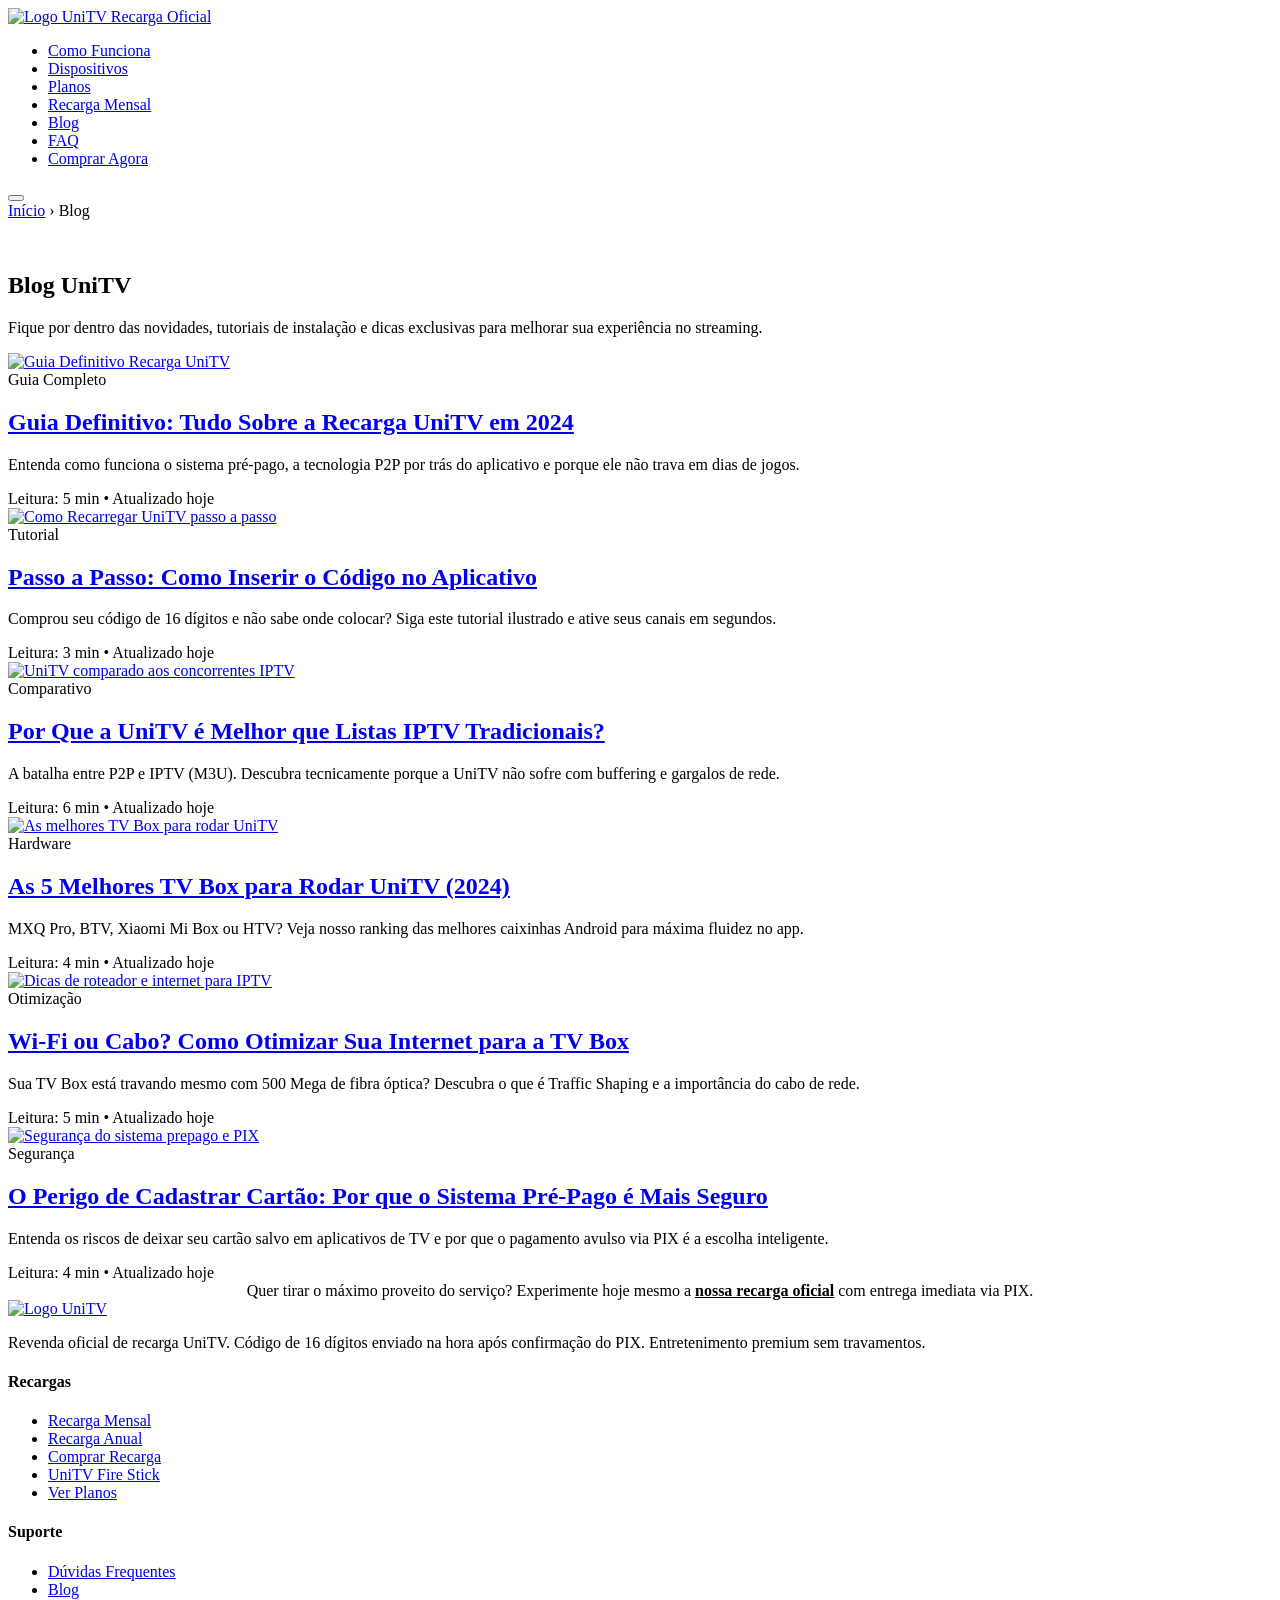
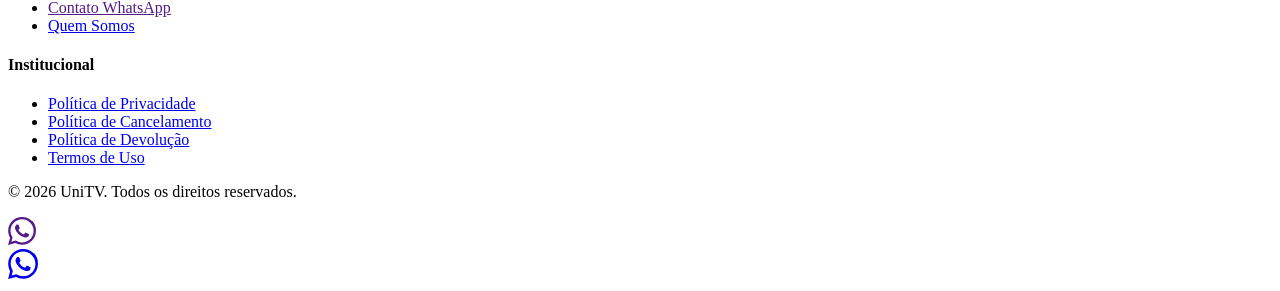
==== blog.html @ 9852613e "Add files via upload" ====
<!DOCTYPE html>
<html lang="pt-BR">

<meta http-equiv="content-type" content="text/html;charset=UTF-8" /><!-- /Added by HTTrack -->
<head>
    <meta charset="UTF-8">
    <meta name="viewport" content="width=device-width, initial-scale=1.0">
    <title>Blog | Tudo sobre Recarga UniTV, Dicas e Tutoriais</title>
    <meta name="description" content="Acompanhe as últimas novidades, tutoriais e dicas de como tirar o máximo proveito da sua recarga UniTV, dicas de TV Box e Fire Stick.">
    <meta name="robots" content="index, follow, max-image-preview:large, max-snippet:-1, max-video-preview:-1">
    <meta name="author" content=" UniTV">
    <link rel="canonical" href="index.html">
    
    <!-- Open Graph -->
    <meta property="og:title" content="Blog | Tudo sobre Recarga UniTV, Dicas e Tutoriais">
    <meta property="og:description" content="Acompanhe as últimas novidades, tutoriais e dicas de como tirar o máximo proveito da sua recarga UniTV, dicas de TV Box e Fire Stick.">
    <meta property="og:url" content="index.html">
    <meta property="og:image" content="https://eppivioleta.com/assets/img/og-image.webp">
    <meta property="og:type" content="website">
    <meta property="og:site_name" content=" UniTV">
    <meta property="og:locale" content="pt_BR">


    <!-- Favicons -->
    <link rel="icon" href="favicon.ico" sizes="any">
    <link rel="icon" type="image/png" sizes="48x48" href="assets/img/favicon-48x48.png">
    <link rel="icon" type="image/png" sizes="32x32" href="assets/img/favicon-32x32.png">
    <link rel="icon" type="image/png" sizes="16x16" href="assets/img/favicon-16x16.png">
    <link rel="apple-touch-icon" sizes="180x180" href="assets/img/apple-touch-icon.png">
    
    <!-- Google Fonts -->
    <link rel="preconnect" href="https://fonts.googleapis.com/">
    <link rel="preconnect" href="https://fonts.gstatic.com/" crossorigin>
    <link href="https://fonts.googleapis.com/css2?family=Inter:wght@300;400;500;600;700;800;900&amp;family=Outfit:wght@400;500;600;700;800&amp;display=swap" rel="stylesheet">

    <!-- CSS -->
    <link rel="stylesheet" href="assets/css/style.css">
</head>
<body>
    <header class="header">
        <nav class="nav container">
            <div class="nav-brand">
                <a href="index.html" aria-label="Página Inicial  UniTV">
                    <img src="assets/img/logo.webp" alt="Logo UniTV Recarga Oficial" title=" UniTV" class="nav-logo" width="140" height="40">
                </a>
            </div>
            <ul class="nav-menu" id="nav-menu">
                <li><a href="index.html#como-funciona" class="nav-link">Como Funciona</a></li>
                <li><a href="index.html#dispositivos" class="nav-link">Dispositivos</a></li>
                <li><a href="index.html#planos" class="nav-link">Planos</a></li>
                <li><a href="recarga-unitv-mensal.html" class="nav-link">Recarga Mensal</a></li>
                <li><a href="blog.html" class="nav-link">Blog</a></li>
                <li><a href="index.html#faq" class="nav-link">FAQ</a></li>
                <li><a href="javascript:void(0)" onclick="chamarNoZap()" class="nav-link nav-cta">Comprar Agora</a></li>
            </ul>
            <button class="nav-toggle" aria-label="Abrir menu" onclick="toggleMenu()">
                <span></span>
                <span></span>
                <span></span>
            </button>
        </nav>
    </header>
<main class="main-content">
    <div class="container">
        <!-- Breadcrumb -->
        <div class="breadcrumb">
            <nav class="breadcrumb-nav">
                <a href="index.html">Início</a>
                <span class="breadcrumb-separator">›</span>
                <span class="breadcrumb-current">Blog</span>
            </nav>
        </div>

        <section class="section-padding" style="padding-top: 2rem;">
            <header class="section-header">
                <h1 class="section-title">Blog <span class="text-gradient">UniTV</span></h1>
                <p class="section-desc">Fique por dentro das novidades, tutoriais de instalação e dicas exclusivas para melhorar sua experiência no streaming.</p>
            </header>
            
            <div class="blog-grid">
                <!-- Post 1 -->
                <article class="blog-card fade-in-up">
                    <a href="blog/guia-definitivo-recarga-unitv.html"><img src="assets/img/blog/guia-definitivo.jpg" alt="Guia Definitivo Recarga UniTV"></a>
                    <div class="blog-card-body">
                        <div class="blog-card-tag">Guia Completo</div>
                        <h2 class="blog-card-title"><a href="blog/guia-definitivo-recarga-unitv.html">Guia Definitivo: Tudo Sobre a Recarga UniTV em 2024</a></h2>
                        <p class="blog-card-excerpt">Entenda como funciona o sistema pré-pago, a tecnologia P2P por trás do aplicativo e porque ele não trava em dias de jogos.</p>
                        <div class="blog-card-meta">Leitura: 5 min • Atualizado hoje</div>
                    </div>
                </article>

                <!-- Post 2 -->
                <article class="blog-card fade-in-up">
                    <a href="blog/como-recarregar-unitv.html"><img src="assets/img/blog/como-recarregar.jpg" alt="Como Recarregar UniTV passo a passo"></a>
                    <div class="blog-card-body">
                        <div class="blog-card-tag">Tutorial</div>
                        <h2 class="blog-card-title"><a href="blog/como-recarregar-unitv.html">Passo a Passo: Como Inserir o Código no Aplicativo</a></h2>
                        <p class="blog-card-excerpt">Comprou seu código de 16 dígitos e não sabe onde colocar? Siga este tutorial ilustrado e ative seus canais em segundos.</p>
                        <div class="blog-card-meta">Leitura: 3 min • Atualizado hoje</div>
                    </div>
                </article>

                <!-- Post 3 -->
                <article class="blog-card fade-in-up">
                    <a href="blog/unitv-vs-concorrentes.html"><img src="assets/img/blog/unitv-vs-concorrentes.jpg" alt="UniTV comparado aos concorrentes IPTV"></a>
                    <div class="blog-card-body">
                        <div class="blog-card-tag">Comparativo</div>
                        <h2 class="blog-card-title"><a href="blog/unitv-vs-concorrentes.html">Por Que a UniTV é Melhor que Listas IPTV Tradicionais?</a></h2>
                        <p class="blog-card-excerpt">A batalha entre P2P e IPTV (M3U). Descubra tecnicamente porque a UniTV não sofre com buffering e gargalos de rede.</p>
                        <div class="blog-card-meta">Leitura: 6 min • Atualizado hoje</div>
                    </div>
                </article>

                <!-- Post 4 -->
                <article class="blog-card fade-in-up">
                    <a href="blog/melhores-tv-box-unitv.html"><img src="assets/img/blog/melhores-tv-box.jpg" alt="As melhores TV Box para rodar UniTV"></a>
                    <div class="blog-card-body">
                        <div class="blog-card-tag">Hardware</div>
                        <h2 class="blog-card-title"><a href="blog/melhores-tv-box-unitv.html">As 5 Melhores TV Box para Rodar UniTV (2024)</a></h2>
                        <p class="blog-card-excerpt">MXQ Pro, BTV, Xiaomi Mi Box ou HTV? Veja nosso ranking das melhores caixinhas Android para máxima fluidez no app.</p>
                        <div class="blog-card-meta">Leitura: 4 min • Atualizado hoje</div>
                    </div>
                </article>

                <!-- Post 5 -->
                <article class="blog-card fade-in-up">
                    <a href="blog/dicas-internet-unitv-sem-travar.html"><img src="assets/img/blog/dicas-internet.jpg" alt="Dicas de roteador e internet para IPTV"></a>
                    <div class="blog-card-body">
                        <div class="blog-card-tag">Otimização</div>
                        <h2 class="blog-card-title"><a href="blog/dicas-internet-unitv-sem-travar.html">Wi-Fi ou Cabo? Como Otimizar Sua Internet para a TV Box</a></h2>
                        <p class="blog-card-excerpt">Sua TV Box está travando mesmo com 500 Mega de fibra óptica? Descubra o que é Traffic Shaping e a importância do cabo de rede.</p>
                        <div class="blog-card-meta">Leitura: 5 min • Atualizado hoje</div>
                    </div>
                </article>

                <!-- Post 6 -->
                <article class="blog-card fade-in-up">
                    <a href="blog/sistema-prepago-unitv-seguro.html"><img src="assets/img/blog/sistema-prepago.jpg" alt="Segurança do sistema prepago e PIX"></a>
                    <div class="blog-card-body">
                        <div class="blog-card-tag">Segurança</div>
                        <h2 class="blog-card-title"><a href="blog/sistema-prepago-unitv-seguro.html">O Perigo de Cadastrar Cartão: Por que o Sistema Pré-Pago é Mais Seguro</a></h2>
                        <p class="blog-card-excerpt">Entenda os riscos de deixar seu cartão salvo em aplicativos de TV e por que o pagamento avulso via PIX é a escolha inteligente.</p>
                        <div class="blog-card-meta">Leitura: 4 min • Atualizado hoje</div>
                    </div>
                </article>
            </div>
            
            <div class="notice-bar" style="text-align: center;">
                Quer tirar o máximo proveito do serviço? Experimente hoje mesmo a <a href="index.html#planos" style="color: var(--primary); font-weight: 700;">nossa recarga oficial</a> com entrega imediata via PIX.
            </div>
        </section>
    </div>
</main>
    <footer class="footer">
        <div class="container">
            <div class="footer-content">
                <div class="footer-brand">
                    <a href="index.html" aria-label="Página Inicial  UniTV">
                        <img src="assets/img/logo.webp" alt="Logo UniTV" class="footer-logo" width="120" height="35">
                    </a>
                    <p>Revenda oficial de recarga UniTV. Código de 16 dígitos enviado na hora após confirmação do PIX. Entretenimento premium sem travamentos.</p>
                </div>
                <div class="footer-links">
                    <div class="footer-column">
                        <h4>Recargas</h4>
                        <ul>
                            <li><a href="recarga-unitv-mensal.html">Recarga Mensal</a></li>
                            <li><a href="recarga-unitv-anual.html">Recarga Anual</a></li>
                            <li><a href="comprar-recarga-unitv.html">Comprar Recarga</a></li>
                            <li><a href="unitv-fire-stick.html">UniTV Fire Stick</a></li>
                            <li><a href="index.html#planos">Ver Planos</a></li>
                        </ul>
                    </div>
                    <div class="footer-column">
                        <h4>Suporte</h4>
                        <ul>
                            <li><a href="index.html#faq">Dúvidas Frequentes</a></li>
                            <li><a href="blog.html">Blog</a></li>
                            <li><a href="" target="_blank" rel="noopener">Contato WhatsApp</a></li>
                            <li><a href="quem-somos.html">Quem Somos</a></li>
                        </ul>
                    </div>
                    <div class="footer-column">
                        <h4>Institucional</h4>
                        <ul>
                            <li><a href="politica-de-privacidade.html">Política de Privacidade</a></li>
                            <li><a href="politica-de-cancelamento.html">Política de Cancelamento</a></li>
                            <li><a href="politica-de-devolucao.html">Política de Devolução</a></li>
                            <li><a href="termos-de-uso.html">Termos de Uso</a></li>
                        </ul>
                    </div>
                </div>
            </div>
            <div class="footer-bottom">
                <p>&copy; 2026  UniTV. Todos os direitos reservados.</p>
                <div class="footer-social">
                    <a href="" target="_blank" rel="noopener" aria-label="WhatsApp  UniTV">
                        <svg viewBox="0 0 24 24" fill="currentColor" width="28" height="28">
                            <path d="M17.472 14.382c-.297-.149-1.758-.867-2.03-.967-.273-.099-.471-.148-.67.15-.197.297-.767.966-.94 1.164-.173.199-.347.223-.644.075-.297-.15-1.255-.463-2.39-1.475-.883-.788-1.48-1.761-1.653-2.059-.173-.297-.018-.458.13-.606.134-.133.298-.347.446-.52.149-.174.198-.298.298-.497.099-.198.05-.371-.025-.52-.075-.149-.669-1.612-.916-2.207-.242-.579-.487-.5-.669-.51-.173-.008-.371-.01-.57-.01-.198 0-.52.074-.792.372-.272.297-1.04 1.016-1.04 2.479 0 1.462 1.065 2.875 1.213 3.074.149.198 2.096 3.2 5.077 4.487.709.306 1.262.489 1.694.625.712.227 1.36.195 1.871.118.571-.085 1.758-.719 2.006-1.413.248-.694.248-1.289.173-1.413-.074-.124-.272-.198-.57-.347m-5.421 7.403h-.004a9.87 9.87 0 01-5.031-1.378l-.361-.214-3.741.982.998-3.648-.235-.374a9.86 9.86 0 01-1.51-5.26c.001-5.45 4.436-9.884 9.888-9.884 2.64 0 5.122 1.03 6.988 2.898a9.825 9.825 0 012.893 6.994c-.003 5.45-4.437 9.884-9.885 9.884m8.413-18.297A11.815 11.815 0 0012.05 0C5.495 0 .16 5.335.157 11.892c0 2.096.547 4.142 1.588 5.945L.057 24l6.305-1.654a11.882 11.882 0 005.683 1.448h.005c6.554 0 11.89-5.335 11.893-11.893A11.821 11.821 0 0020.885 3.488"></path>
                        </svg>
                    </a>
                </div>
            </div>
        </div>
    </footer>
    
    <!-- WhatsApp Floating Button -->
    <a href="javascript:void(0)" onclick="chamarNoZap()" class="whatsapp-float" aria-label="Fale conosco no WhatsApp">
        <svg viewBox="0 0 24 24" fill="currentColor" width="30" height="30">
            <path d="M17.472 14.382c-.297-.149-1.758-.867-2.03-.967-.273-.099-.471-.148-.67.15-.197.297-.767.966-.94 1.164-.173.199-.347.223-.644.075-.297-.15-1.255-.463-2.39-1.475-.883-.788-1.48-1.761-1.653-2.059-.173-.297-.018-.458.13-.606.134-.133.298-.347.446-.52.149-.174.198-.298.298-.497.099-.198.05-.371-.025-.52-.075-.149-.669-1.612-.916-2.207-.242-.579-.487-.5-.669-.51-.173-.008-.371-.01-.57-.01-.198 0-.52.074-.792.372-.272.297-1.04 1.016-1.04 2.479 0 1.462 1.065 2.875 1.213 3.074.149.198 2.096 3.2 5.077 4.487.709.306 1.262.489 1.694.625.712.227 1.36.195 1.871.118.571-.085 1.758-.719 2.006-1.413.248-.694.248-1.289.173-1.413-.074-.124-.272-.198-.57-.347m-5.421 7.403h-.004a9.87 9.87 0 01-5.031-1.378l-.361-.214-3.741.982.998-3.648-.235-.374a9.86 9.86 0 01-1.51-5.26c.001-5.45 4.436-9.884 9.888-9.884 2.64 0 5.122 1.03 6.988 2.898a9.825 9.825 0 012.893 6.994c-.003 5.45-4.437 9.884-9.885 9.884m8.413-18.297A11.815 11.815 0 0012.05 0C5.495 0 .16 5.335.157 11.892c0 2.096.547 4.142 1.588 5.945L.057 24l6.305-1.654a11.882 11.882 0 005.683 1.448h.005c6.554 0 11.89-5.335 11.893-11.893A11.821 11.821 0 0020.885 3.488"></path>
        </svg>
    </a>
    
    <script src="assets/js/main.js"></script>
</body>


</html>
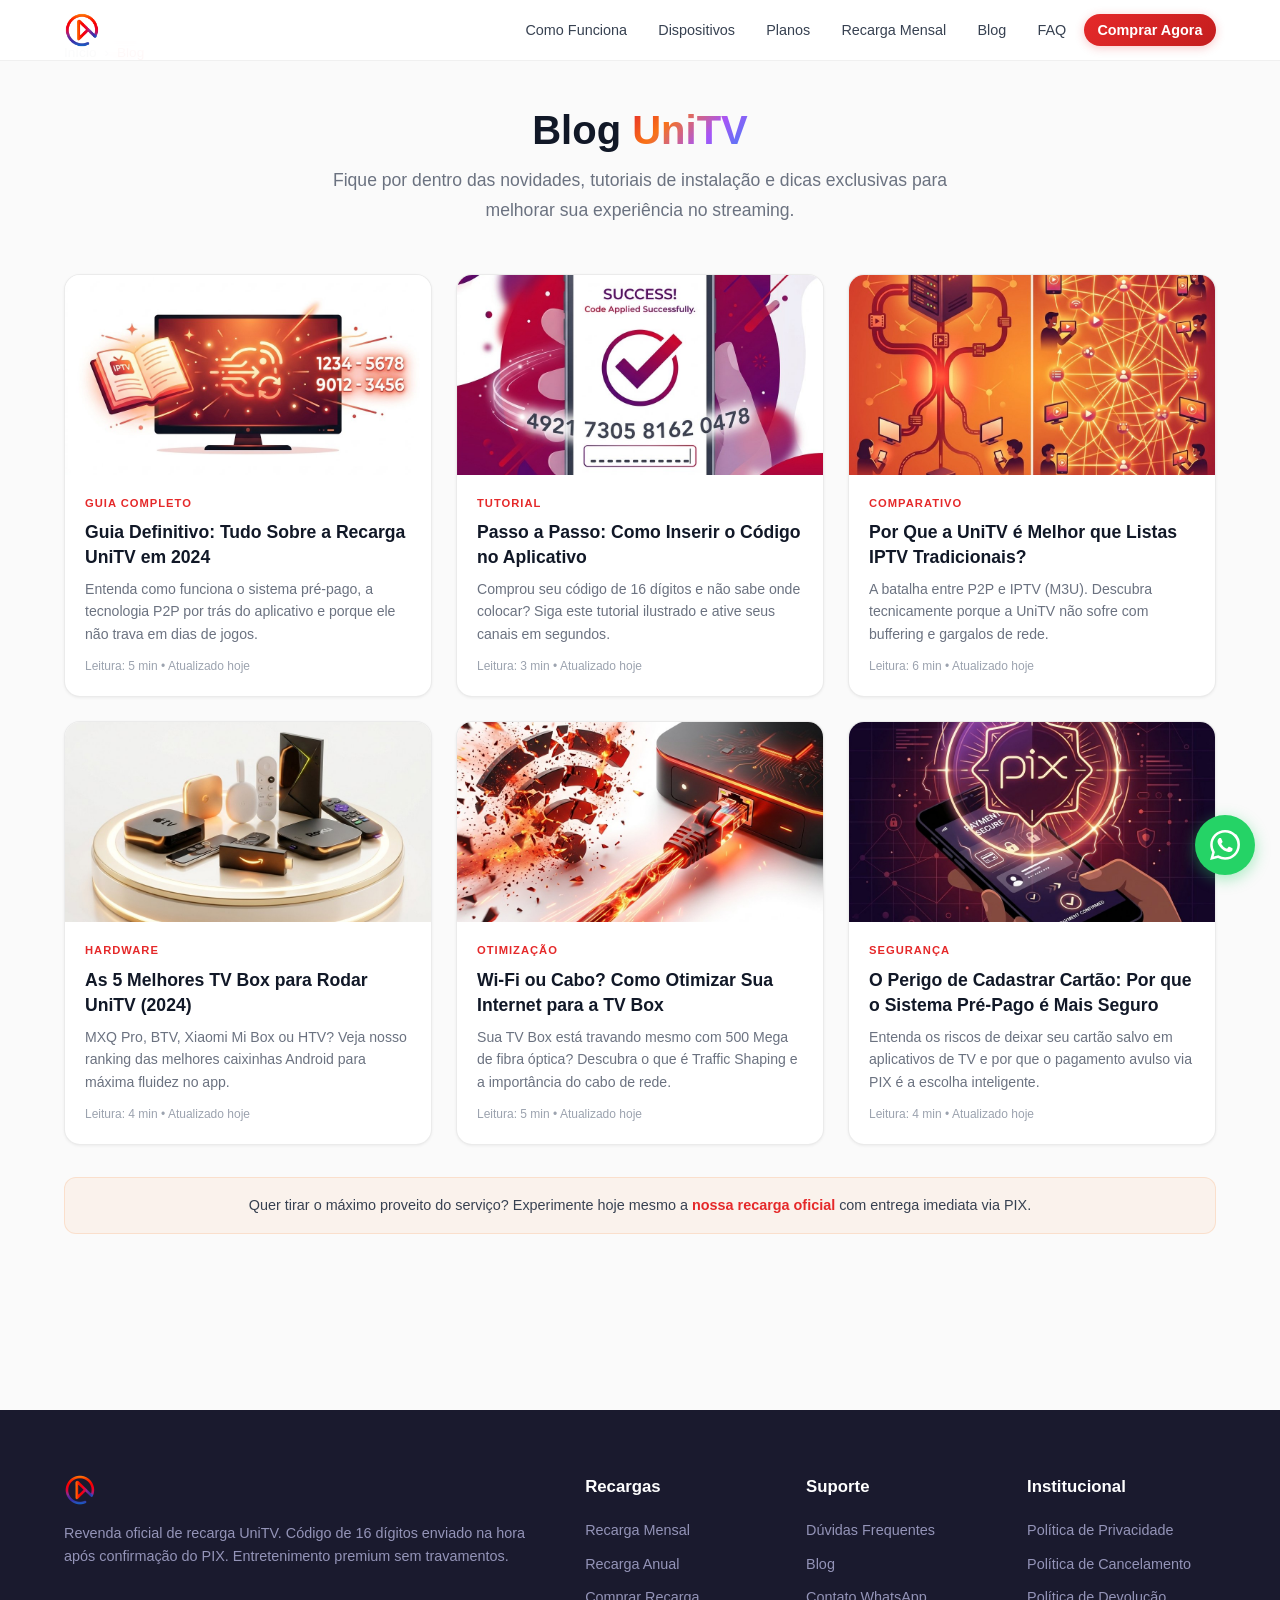
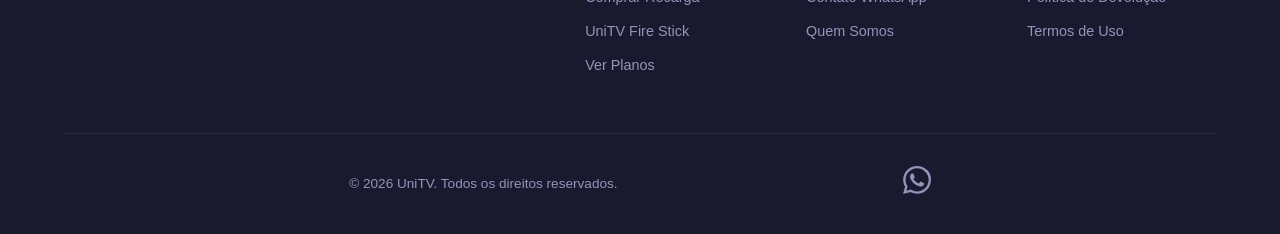
==== commit d8222ca5: "Add files via upload" ====
--- a/blog.html
+++ b/blog.html
@@ -15,7 +15,7 @@
     <meta property="og:title" content="Blog | Tudo sobre Recarga UniTV, Dicas e Tutoriais">
     <meta property="og:description" content="Acompanhe as últimas novidades, tutoriais e dicas de como tirar o máximo proveito da sua recarga UniTV, dicas de TV Box e Fire Stick.">
     <meta property="og:url" content="index.html">
-    <meta property="og:image" content="https://eppivioleta.com/assets/img/og-image.webp">
+    <meta property="og:image" content="https://eppivioleta.com/og-image.webp">
     <meta property="og:type" content="website">
     <meta property="og:site_name" content=" UniTV">
     <meta property="og:locale" content="pt_BR">
@@ -23,10 +23,10 @@
 
     <!-- Favicons -->
     <link rel="icon" href="favicon.ico" sizes="any">
-    <link rel="icon" type="image/png" sizes="48x48" href="assets/img/favicon-48x48.png">
-    <link rel="icon" type="image/png" sizes="32x32" href="assets/img/favicon-32x32.png">
-    <link rel="icon" type="image/png" sizes="16x16" href="assets/img/favicon-16x16.png">
-    <link rel="apple-touch-icon" sizes="180x180" href="assets/img/apple-touch-icon.png">
+    <link rel="icon" type="image/png" sizes="48x48" href="favicon-48x48.png">
+    <link rel="icon" type="image/png" sizes="32x32" href="favicon-32x32.png">
+    <link rel="icon" type="image/png" sizes="16x16" href="favicon-16x16.png">
+    <link rel="apple-touch-icon" sizes="180x180" href="apple-touch-icon.png">
     
     <!-- Google Fonts -->
     <link rel="preconnect" href="https://fonts.googleapis.com/">
@@ -34,14 +34,14 @@
     <link href="https://fonts.googleapis.com/css2?family=Inter:wght@300;400;500;600;700;800;900&amp;family=Outfit:wght@400;500;600;700;800&amp;display=swap" rel="stylesheet">
 
     <!-- CSS -->
-    <link rel="stylesheet" href="assets/css/style.css">
+    <link rel="stylesheet" href="style.css">
 </head>
 <body>
     <header class="header">
         <nav class="nav container">
             <div class="nav-brand">
                 <a href="index.html" aria-label="Página Inicial  UniTV">
-                    <img src="assets/img/logo.webp" alt="Logo UniTV Recarga Oficial" title=" UniTV" class="nav-logo" width="140" height="40">
+                    <img src="logo.webp" alt="Logo UniTV Recarga Oficial" title=" UniTV" class="nav-logo" width="140" height="40">
                 </a>
             </div>
             <ul class="nav-menu" id="nav-menu">
@@ -80,10 +80,10 @@
             <div class="blog-grid">
                 <!-- Post 1 -->
                 <article class="blog-card fade-in-up">
-                    <a href="blog/guia-definitivo-recarga-unitv.html"><img src="assets/img/blog/guia-definitivo.jpg" alt="Guia Definitivo Recarga UniTV"></a>
+                    <a href="guia-definitivo-recarga-unitv.html"><img src="guia-definitivo.jpg" alt="Guia Definitivo Recarga UniTV"></a>
                     <div class="blog-card-body">
                         <div class="blog-card-tag">Guia Completo</div>
-                        <h2 class="blog-card-title"><a href="blog/guia-definitivo-recarga-unitv.html">Guia Definitivo: Tudo Sobre a Recarga UniTV em 2024</a></h2>
+                        <h2 class="blog-card-title"><a href="guia-definitivo-recarga-unitv.html">Guia Definitivo: Tudo Sobre a Recarga UniTV em 2024</a></h2>
                         <p class="blog-card-excerpt">Entenda como funciona o sistema pré-pago, a tecnologia P2P por trás do aplicativo e porque ele não trava em dias de jogos.</p>
                         <div class="blog-card-meta">Leitura: 5 min • Atualizado hoje</div>
                     </div>
@@ -91,10 +91,10 @@
 
                 <!-- Post 2 -->
                 <article class="blog-card fade-in-up">
-                    <a href="blog/como-recarregar-unitv.html"><img src="assets/img/blog/como-recarregar.jpg" alt="Como Recarregar UniTV passo a passo"></a>
+                    <a href="como-recarregar-unitv.html"><img src="como-recarregar.jpg" alt="Como Recarregar UniTV passo a passo"></a>
                     <div class="blog-card-body">
                         <div class="blog-card-tag">Tutorial</div>
-                        <h2 class="blog-card-title"><a href="blog/como-recarregar-unitv.html">Passo a Passo: Como Inserir o Código no Aplicativo</a></h2>
+                        <h2 class="blog-card-title"><a href="como-recarregar-unitv.html">Passo a Passo: Como Inserir o Código no Aplicativo</a></h2>
                         <p class="blog-card-excerpt">Comprou seu código de 16 dígitos e não sabe onde colocar? Siga este tutorial ilustrado e ative seus canais em segundos.</p>
                         <div class="blog-card-meta">Leitura: 3 min • Atualizado hoje</div>
                     </div>
@@ -102,10 +102,10 @@
 
                 <!-- Post 3 -->
                 <article class="blog-card fade-in-up">
-                    <a href="blog/unitv-vs-concorrentes.html"><img src="assets/img/blog/unitv-vs-concorrentes.jpg" alt="UniTV comparado aos concorrentes IPTV"></a>
+                    <a href="unitv-vs-concorrentes.html"><img src="unitv-vs-concorrentes.jpg" alt="UniTV comparado aos concorrentes IPTV"></a>
                     <div class="blog-card-body">
                         <div class="blog-card-tag">Comparativo</div>
-                        <h2 class="blog-card-title"><a href="blog/unitv-vs-concorrentes.html">Por Que a UniTV é Melhor que Listas IPTV Tradicionais?</a></h2>
+                        <h2 class="blog-card-title"><a href="unitv-vs-concorrentes.html">Por Que a UniTV é Melhor que Listas IPTV Tradicionais?</a></h2>
                         <p class="blog-card-excerpt">A batalha entre P2P e IPTV (M3U). Descubra tecnicamente porque a UniTV não sofre com buffering e gargalos de rede.</p>
                         <div class="blog-card-meta">Leitura: 6 min • Atualizado hoje</div>
                     </div>
@@ -113,10 +113,10 @@
 
                 <!-- Post 4 -->
                 <article class="blog-card fade-in-up">
-                    <a href="blog/melhores-tv-box-unitv.html"><img src="assets/img/blog/melhores-tv-box.jpg" alt="As melhores TV Box para rodar UniTV"></a>
+                    <a href="melhores-tv-box-unitv.html"><img src="melhores-tv-box.jpg" alt="As melhores TV Box para rodar UniTV"></a>
                     <div class="blog-card-body">
                         <div class="blog-card-tag">Hardware</div>
-                        <h2 class="blog-card-title"><a href="blog/melhores-tv-box-unitv.html">As 5 Melhores TV Box para Rodar UniTV (2024)</a></h2>
+                        <h2 class="blog-card-title"><a href="melhores-tv-box-unitv.html">As 5 Melhores TV Box para Rodar UniTV (2024)</a></h2>
                         <p class="blog-card-excerpt">MXQ Pro, BTV, Xiaomi Mi Box ou HTV? Veja nosso ranking das melhores caixinhas Android para máxima fluidez no app.</p>
                         <div class="blog-card-meta">Leitura: 4 min • Atualizado hoje</div>
                     </div>
@@ -124,10 +124,10 @@
 
                 <!-- Post 5 -->
                 <article class="blog-card fade-in-up">
-                    <a href="blog/dicas-internet-unitv-sem-travar.html"><img src="assets/img/blog/dicas-internet.jpg" alt="Dicas de roteador e internet para IPTV"></a>
+                    <a href="dicas-internet-unitv-sem-travar.html"><img src="dicas-internet.jpg" alt="Dicas de roteador e internet para IPTV"></a>
                     <div class="blog-card-body">
                         <div class="blog-card-tag">Otimização</div>
-                        <h2 class="blog-card-title"><a href="blog/dicas-internet-unitv-sem-travar.html">Wi-Fi ou Cabo? Como Otimizar Sua Internet para a TV Box</a></h2>
+                        <h2 class="blog-card-title"><a href="dicas-internet-unitv-sem-travar.html">Wi-Fi ou Cabo? Como Otimizar Sua Internet para a TV Box</a></h2>
                         <p class="blog-card-excerpt">Sua TV Box está travando mesmo com 500 Mega de fibra óptica? Descubra o que é Traffic Shaping e a importância do cabo de rede.</p>
                         <div class="blog-card-meta">Leitura: 5 min • Atualizado hoje</div>
                     </div>
@@ -135,10 +135,10 @@
 
                 <!-- Post 6 -->
                 <article class="blog-card fade-in-up">
-                    <a href="blog/sistema-prepago-unitv-seguro.html"><img src="assets/img/blog/sistema-prepago.jpg" alt="Segurança do sistema prepago e PIX"></a>
+                    <a href="sistema-prepago-unitv-seguro.html"><img src="sistema-prepago.jpg" alt="Segurança do sistema prepago e PIX"></a>
                     <div class="blog-card-body">
                         <div class="blog-card-tag">Segurança</div>
-                        <h2 class="blog-card-title"><a href="blog/sistema-prepago-unitv-seguro.html">O Perigo de Cadastrar Cartão: Por que o Sistema Pré-Pago é Mais Seguro</a></h2>
+                        <h2 class="blog-card-title"><a href="sistema-prepago-unitv-seguro.html">O Perigo de Cadastrar Cartão: Por que o Sistema Pré-Pago é Mais Seguro</a></h2>
                         <p class="blog-card-excerpt">Entenda os riscos de deixar seu cartão salvo em aplicativos de TV e por que o pagamento avulso via PIX é a escolha inteligente.</p>
                         <div class="blog-card-meta">Leitura: 4 min • Atualizado hoje</div>
                     </div>
@@ -156,7 +156,7 @@
             <div class="footer-content">
                 <div class="footer-brand">
                     <a href="index.html" aria-label="Página Inicial  UniTV">
-                        <img src="assets/img/logo.webp" alt="Logo UniTV" class="footer-logo" width="120" height="35">
+                        <img src="logo.webp" alt="Logo UniTV" class="footer-logo" width="120" height="35">
                     </a>
                     <p>Revenda oficial de recarga UniTV. Código de 16 dígitos enviado na hora após confirmação do PIX. Entretenimento premium sem travamentos.</p>
                 </div>
@@ -211,7 +211,7 @@
         </svg>
     </a>
     
-    <script src="assets/js/main.js"></script>
+    <script src="main.js"></script>
 </body>
 
 
--- a/style.css
+++ b/style.css
@@ -0,0 +1,491 @@
+/* ============================================
+   Ultrajano UniTV — Light Premium Theme
+   Cores da Marca: Vermelho → Laranja → Roxo → Azul
+   ============================================ */
+
+/* --- Variables --- */
+:root {
+    --primary: #E5292A;
+    --primary-dark: #C41E1E;
+    --primary-light: #FF4D4D;
+    --accent-orange: #F97316;
+    --accent-purple: #A855F7;
+    --accent-blue: #3B82F6;
+    --gradient-brand: linear-gradient(135deg, #E5292A 0%, #F97316 30%, #A855F7 65%, #3B82F6 100%);
+    --gradient-hero: linear-gradient(135deg, rgba(229,41,42,0.06) 0%, rgba(168,85,247,0.04) 50%, rgba(59,130,246,0.06) 100%);
+    --gradient-cta: linear-gradient(135deg, #E5292A 0%, #C41E1E 100%);
+
+    --bg-body: #FAFAFA;
+    --bg-white: #FFFFFF;
+    --bg-section: #F3F4F6;
+    --bg-section-warm: linear-gradient(135deg, rgba(229,41,42,0.03) 0%, rgba(249,115,22,0.02) 100%);
+    --bg-card: #FFFFFF;
+    --bg-dark: #1a1a2e;
+
+    --text-heading: #111827;
+    --text-body: #374151;
+    --text-muted: #6B7280;
+    --text-light: #9CA3AF;
+
+    --border-light: rgba(0,0,0,0.06);
+    --border-card: rgba(0,0,0,0.08);
+
+    --shadow-sm: 0 1px 3px rgba(0,0,0,0.06);
+    --shadow-card: 0 4px 20px rgba(0,0,0,0.06);
+    --shadow-lg: 0 12px 40px rgba(0,0,0,0.1);
+    --shadow-glow: 0 0 30px rgba(229,41,42,0.15);
+
+    --radius-sm: 8px;
+    --radius-md: 12px;
+    --radius-lg: 16px;
+    --radius-xl: 24px;
+
+    --font-body: 'Inter', -apple-system, BlinkMacSystemFont, sans-serif;
+    --font-heading: 'Outfit', 'Inter', sans-serif;
+}
+
+/* --- Reset & Base --- */
+*, *::before, *::after { margin: 0; padding: 0; box-sizing: border-box; }
+html { scroll-behavior: smooth; }
+body {
+    font-family: var(--font-body);
+    background: var(--bg-body);
+    color: var(--text-body);
+    line-height: 1.6;
+    overflow-x: hidden;
+    -webkit-font-smoothing: antialiased;
+}
+a { text-decoration: none; color: inherit; transition: color 0.3s ease; }
+ul { list-style: none; }
+img { max-width: 100%; height: auto; display: block; border-radius: var(--radius-md); }
+.container { max-width: 1200px; margin: 0 auto; padding: 0 1.5rem; }
+
+/* --- Animations --- */
+@keyframes float { 0%, 100% { transform: translateY(0); } 50% { transform: translateY(-8px); } }
+@keyframes pulse-ring { 0% { box-shadow: 0 0 0 0 rgba(229,41,42,0.4); } 70% { box-shadow: 0 0 0 12px rgba(229,41,42,0); } 100% { box-shadow: 0 0 0 0 rgba(229,41,42,0); } }
+@keyframes fadeInUp { from { opacity: 0; transform: translateY(20px); } to { opacity: 1; transform: translateY(0); } }
+@keyframes shimmer { 0% { background-position: -200% 0; } 100% { background-position: 200% 0; } }
+.animate-float { animation: float 6s ease-in-out infinite; }
+.fade-in-up { opacity: 0; transform: translateY(20px); transition: opacity 0.6s ease, transform 0.6s ease; }
+.fade-in-up.visible { opacity: 1; transform: translateY(0); }
+
+/* --- Typography --- */
+.text-gradient {
+    background: var(--gradient-brand);
+    -webkit-background-clip: text;
+    -webkit-text-fill-color: transparent;
+    background-clip: text;
+}
+.section-title { font-family: var(--font-heading); font-size: 2.5rem; font-weight: 800; color: var(--text-heading); text-align: center; margin-bottom: 0.75rem; line-height: 1.2; }
+.section-desc { text-align: center; color: var(--text-muted); font-size: 1.1rem; max-width: 650px; margin: 0 auto 3rem; line-height: 1.7; }
+.section-tag { color: var(--primary); font-weight: 700; text-transform: uppercase; font-size: 0.8rem; letter-spacing: 2px; text-align: center; margin-bottom: 0.5rem; }
+.section-header { text-align: center; margin-bottom: 3rem; }
+.section-padding { padding: 5rem 0; }
+
+/* --- Buttons --- */
+.btn {
+    display: inline-flex; align-items: center; justify-content: center; gap: 0.5rem;
+    padding: 0.85rem 2rem; border-radius: var(--radius-lg); font-weight: 700;
+    font-size: 1rem; cursor: pointer; transition: all 0.3s ease; border: none;
+    text-decoration: none; font-family: var(--font-body);
+}
+.btn-primary {
+    background: var(--gradient-cta); color: #fff;
+    box-shadow: 0 4px 15px rgba(229,41,42,0.3);
+}
+.btn-primary:hover { transform: translateY(-2px); box-shadow: 0 8px 25px rgba(229,41,42,0.4); }
+.btn-outline {
+    background: transparent; color: var(--text-heading);
+    border: 2px solid var(--border-card);
+}
+.btn-outline:hover { border-color: var(--primary); color: var(--primary); background: rgba(229,41,42,0.04); }
+.btn-large { padding: 1rem 2.5rem; font-size: 1.1rem; }
+.btn-full { width: 100%; }
+.btn-pulse { animation: pulse-ring 2s infinite; }
+
+/* --- Glass Card --- */
+.glass-card {
+    background: var(--bg-card);
+    border: 1px solid var(--border-card);
+    border-radius: var(--radius-lg);
+    box-shadow: var(--shadow-card);
+    transition: transform 0.3s ease, box-shadow 0.3s ease;
+}
+.glass-card:hover { transform: translateY(-4px); box-shadow: var(--shadow-lg); }
+
+/* --- Header/Navbar --- */
+.header {
+    position: fixed; top: 0; left: 0; width: 100%; z-index: 1000;
+    background: rgba(255,255,255,0.92); backdrop-filter: blur(20px);
+    border-bottom: 1px solid var(--border-light);
+    transition: all 0.3s ease;
+}
+.nav { display: flex; justify-content: space-between; align-items: center; padding: 0.75rem 1.5rem; }
+.nav-logo { height: 36px; width: auto; border-radius: 0; }
+.nav-menu { display: flex; align-items: center; gap: 0.25rem; }
+.nav-link {
+    padding: 0.5rem 0.85rem; border-radius: var(--radius-sm);
+    font-size: 0.9rem; font-weight: 500; color: var(--text-body);
+    transition: all 0.3s ease;
+}
+.nav-link:hover { color: var(--primary); background: rgba(229,41,42,0.05); }
+.nav-cta {
+    background: var(--gradient-cta); color: #fff !important;
+    border-radius: var(--radius-lg); font-weight: 700;
+    box-shadow: 0 2px 10px rgba(229,41,42,0.25);
+}
+.nav-cta:hover { transform: translateY(-1px); box-shadow: 0 4px 15px rgba(229,41,42,0.35); background: rgba(229,41,42,0.05); color: var(--primary) !important; background: var(--gradient-cta); }
+.nav-toggle { display: none; background: none; border: none; cursor: pointer; padding: 0.5rem; }
+.nav-toggle span { display: block; width: 24px; height: 2px; background: var(--text-heading); margin: 5px 0; border-radius: 2px; transition: 0.3s; }
+
+/* --- Hero Section --- */
+.hero {
+    padding-top: 100px; padding-bottom: 4rem;
+    background: var(--gradient-hero);
+    position: relative; overflow: hidden;
+}
+.hero::before {
+    content: ''; position: absolute; top: -50%; right: -20%; width: 600px; height: 600px;
+    background: radial-gradient(circle, rgba(229,41,42,0.08) 0%, transparent 70%);
+    border-radius: 50%; pointer-events: none;
+}
+.hero-grid { display: grid; grid-template-columns: 1fr 1fr; gap: 4rem; align-items: center; }
+.hero-badge {
+    display: inline-flex; align-items: center; gap: 0.5rem;
+    background: rgba(229,41,42,0.08); border: 1px solid rgba(229,41,42,0.15);
+    padding: 0.4rem 1rem; border-radius: 50px; font-size: 0.8rem; font-weight: 700;
+    color: var(--primary); text-transform: uppercase; letter-spacing: 1px; margin-bottom: 1.5rem;
+}
+.hero h1 { font-family: var(--font-heading); font-size: 3.2rem; font-weight: 900; line-height: 1.1; color: var(--text-heading); margin-bottom: 1.5rem; }
+.hero-desc { font-size: 1.1rem; color: var(--text-muted); line-height: 1.7; margin-bottom: 2rem; max-width: 540px; }
+.hero-btns { display: flex; gap: 1rem; flex-wrap: wrap; }
+.hero-trust { display: flex; gap: 1.5rem; margin-top: 2rem; }
+.hero-trust-item { display: flex; align-items: center; gap: 0.5rem; font-size: 0.85rem; color: var(--text-muted); font-weight: 500; }
+.hero-trust-icon { color: #10B981; }
+.hero-image-wrapper { position: relative; }
+.hero-image { border-radius: var(--radius-xl); box-shadow: var(--shadow-lg); border: 1px solid var(--border-light); animation: float 6s ease-in-out infinite; }
+.hero-float-card {
+    position: absolute; padding: 0.75rem 1rem; border-radius: var(--radius-md);
+    background: var(--bg-white); border: 1px solid var(--border-light);
+    box-shadow: var(--shadow-card); display: flex; align-items: center; gap: 0.75rem;
+    animation: float 6s ease-in-out infinite;
+}
+.hero-float-card.top-left { top: -10px; left: -20px; animation-delay: 1s; }
+.hero-float-card.bottom-right { bottom: 10px; right: -15px; animation-delay: 2s; }
+.float-icon { width: 36px; height: 36px; border-radius: 50%; display: flex; align-items: center; justify-content: center; font-size: 1.1rem; }
+.float-label { font-size: 0.7rem; color: var(--text-light); text-transform: uppercase; font-weight: 700; letter-spacing: 0.5px; }
+.float-value { font-size: 0.85rem; font-weight: 700; color: var(--text-heading); }
+
+/* --- Stats Bar --- */
+.stats-bar {
+    background: var(--bg-dark); padding: 1.25rem 0; margin-top: -1px;
+}
+.stats-inner { display: flex; justify-content: space-around; align-items: center; max-width: 900px; margin: 0 auto; }
+.stat-num { font-family: var(--font-heading); font-size: 1.6rem; font-weight: 800; color: #fff; text-align: center; }
+.stat-lbl { font-size: 0.75rem; color: rgba(255,255,255,0.6); text-transform: uppercase; letter-spacing: 1px; text-align: center; }
+
+/* --- Notice Bar --- */
+.notice-bar {
+    background: rgba(249,115,22,0.06); border: 1px solid rgba(249,115,22,0.15);
+    border-radius: var(--radius-md); padding: 1rem 1.5rem; margin: 2rem auto;
+    font-size: 0.9rem; color: var(--text-body); line-height: 1.6;
+}
+
+/* --- Timeline / Como Funciona --- */
+.timeline-grid { display: grid; grid-template-columns: 1fr 1fr; gap: 3rem; align-items: start; }
+.timeline-step { display: flex; gap: 1rem; margin-bottom: 2rem; }
+.timeline-indicator { display: flex; flex-direction: column; align-items: center; }
+.timeline-num {
+    width: 40px; height: 40px; border-radius: 50%;
+    background: var(--gradient-cta); color: #fff;
+    display: flex; align-items: center; justify-content: center;
+    font-weight: 800; font-size: 1rem; flex-shrink: 0;
+}
+.timeline-line { width: 2px; flex: 1; background: linear-gradient(to bottom, var(--primary), transparent); margin-top: 0.5rem; min-height: 40px; }
+.timeline-title { font-family: var(--font-heading); font-weight: 700; font-size: 1.15rem; color: var(--text-heading); margin-bottom: 0.25rem; }
+.timeline-desc { font-size: 0.95rem; color: var(--text-muted); line-height: 1.6; }
+.timeline-visual { position: sticky; top: 120px; }
+
+/* --- Flow Cards (Visual Flow) --- */
+.glass-panel {
+    background: var(--bg-white); border: 1px solid var(--border-card);
+    border-radius: var(--radius-md); padding: 1rem 1.25rem;
+    box-shadow: var(--shadow-sm); display: flex; align-items: center; gap: 1rem;
+}
+.flow-card { margin-bottom: 0.75rem; }
+.flow-icon svg { width: 24px; height: 24px; }
+.flow-label { font-size: 0.75rem; color: var(--text-light); text-transform: uppercase; font-weight: 600; letter-spacing: 0.5px; }
+.flow-value { font-size: 0.95rem; font-weight: 700; color: var(--text-heading); }
+.flow-arrow { text-align: center; font-size: 1.2rem; color: var(--text-light); margin: 0.25rem 0; }
+.font-bold { font-weight: 700; }
+
+/* --- Devices Grid --- */
+.devices-grid { display: grid; grid-template-columns: repeat(4, 1fr); gap: 1.5rem; }
+.device-card {
+    background: var(--bg-white); border: 1px solid var(--border-card);
+    border-radius: var(--radius-lg); padding: 2rem 1.5rem; text-align: center;
+    box-shadow: var(--shadow-sm); transition: all 0.3s ease;
+}
+.device-card:hover { transform: translateY(-6px); box-shadow: var(--shadow-lg); border-color: rgba(229,41,42,0.2); }
+.device-icon { display: flex; justify-content: center; margin-bottom: 1rem; color: var(--primary); }
+.device-title { font-family: var(--font-heading); font-weight: 700; font-size: 1.1rem; color: var(--text-heading); margin-bottom: 0.5rem; }
+.device-desc { font-size: 0.9rem; color: var(--text-muted); line-height: 1.6; }
+
+/* --- Download Section --- */
+.download-grid { display: grid; grid-template-columns: repeat(3, 1fr); gap: 1.5rem; }
+.download-card {
+    background: var(--bg-white); border: 1px solid var(--border-card);
+    border-radius: var(--radius-lg); padding: 2rem; text-align: center;
+    box-shadow: var(--shadow-sm); transition: all 0.3s ease;
+}
+.download-card:hover { transform: translateY(-4px); box-shadow: var(--shadow-card); }
+.download-icon { font-size: 2.5rem; margin-bottom: 1rem; }
+.download-title { font-weight: 700; font-size: 1.1rem; color: var(--text-heading); margin-bottom: 0.5rem; }
+.download-desc { font-size: 0.85rem; color: var(--text-muted); margin-bottom: 1rem; line-height: 1.5; }
+
+/* --- Planos Section --- */
+.planos-section { padding: 5rem 0; background: var(--bg-section); }
+.planos-grid { display: grid; grid-template-columns: repeat(2, 1fr); gap: 2rem; max-width: 800px; margin: 0 auto; }
+.plano-card {
+    background: var(--bg-white); border: 1px solid var(--border-card);
+    border-radius: var(--radius-xl); padding: 2.5rem; text-align: center;
+    box-shadow: var(--shadow-card); transition: all 0.3s ease; position: relative; overflow: hidden;
+}
+.plano-card.destaque {
+    border: 2px solid var(--primary);
+    box-shadow: var(--shadow-glow);
+}
+.plano-card.destaque::before {
+    content: ''; position: absolute; top: 0; left: 0; right: 0; height: 4px;
+    background: var(--gradient-brand);
+}
+.plano-badge {
+    position: absolute; top: 0; right: 0;
+    background: var(--gradient-cta); color: #fff;
+    padding: 0.35rem 1.25rem; border-radius: 0 0 0 var(--radius-md);
+    font-size: 0.75rem; font-weight: 700; text-transform: uppercase; letter-spacing: 1px;
+}
+.plano-card h3 { font-family: var(--font-heading); font-size: 1.3rem; font-weight: 700; color: var(--text-heading); margin-bottom: 1rem; }
+.plano-preco { font-family: var(--font-heading); font-size: 3rem; font-weight: 900; color: var(--primary); margin-bottom: 0.5rem; }
+.plano-preco span { font-size: 1rem; font-weight: 500; color: var(--text-muted); }
+.plano-periodo { font-size: 0.85rem; color: var(--text-light); margin-bottom: 1.5rem; }
+.plano-features { margin-bottom: 2rem; text-align: left; }
+.plano-features li { padding: 0.5rem 0; color: var(--text-body); font-size: 0.95rem; display: flex; align-items: center; gap: 0.75rem; }
+.plano-features li::before { content: '✓'; color: #10B981; font-weight: 700; font-size: 1rem; }
+
+/* --- Depoimentos --- */
+.depoimentos-section { padding: 5rem 0; }
+.depoimentos-grid { display: grid; grid-template-columns: repeat(3, 1fr); gap: 1.5rem; }
+.depoimento-card {
+    background: var(--bg-white); border: 1px solid var(--border-card);
+    border-radius: var(--radius-lg); padding: 1.5rem;
+    box-shadow: var(--shadow-sm); transition: all 0.3s ease;
+}
+.depoimento-card:hover { transform: translateY(-4px); box-shadow: var(--shadow-card); }
+.depoimento-stars { color: #F59E0B; font-size: 0.9rem; margin-bottom: 0.75rem; }
+.depoimento-text { color: var(--text-body); font-style: italic; line-height: 1.7; margin-bottom: 1rem; font-size: 0.95rem; }
+.depoimento-author { font-weight: 700; color: var(--text-heading); font-size: 0.9rem; }
+.depoimento-role { font-size: 0.8rem; color: var(--text-light); }
+
+/* --- FAQ Section --- */
+.faq-section { padding: 5rem 0; background: var(--bg-section); }
+.faq-list { max-width: 800px; margin: 0 auto; }
+.faq-item {
+    background: var(--bg-white); border: 1px solid var(--border-card);
+    border-radius: var(--radius-md); margin-bottom: 0.75rem;
+    box-shadow: var(--shadow-sm); overflow: hidden;
+}
+.faq-question {
+    padding: 1.15rem 1.5rem; cursor: pointer; display: flex; justify-content: space-between; align-items: center;
+    font-weight: 600; font-size: 1rem; color: var(--text-heading); transition: all 0.3s ease;
+}
+.faq-question:hover { color: var(--primary); }
+.faq-question::after { content: '+'; font-size: 1.4rem; color: var(--primary); font-weight: 700; transition: transform 0.3s ease; }
+.faq-item.active .faq-question::after { content: '−'; transform: rotate(180deg); }
+.faq-answer { max-height: 0; overflow: hidden; transition: max-height 0.4s ease, padding 0.4s ease; }
+.faq-item.active .faq-answer { max-height: 500px; padding: 0 1.5rem 1.2rem; }
+.faq-answer p { color: var(--text-muted); line-height: 1.7; font-size: 0.95rem; }
+
+/* --- CTA Final --- */
+.cta-section {
+    padding: 5rem 0; text-align: center;
+    background: var(--gradient-hero);
+}
+.cta-section h2 { font-family: var(--font-heading); font-size: 2.5rem; font-weight: 800; color: var(--text-heading); margin-bottom: 1rem; }
+.cta-section p { color: var(--text-muted); font-size: 1.1rem; max-width: 600px; margin: 0 auto 2rem; }
+
+/* --- Footer --- */
+.footer { background: var(--bg-dark); padding: 4rem 0 2rem; }
+.footer-content { display: grid; grid-template-columns: 1.5fr 2fr; gap: 3rem; margin-bottom: 3rem; }
+.footer-brand p { color: #9494b8; margin-top: 1rem; line-height: 1.6; font-size: 0.9rem; }
+.footer-logo { height: 32px; width: auto; border-radius: 0; }
+.footer-links { display: grid; grid-template-columns: repeat(3, 1fr); gap: 2rem; }
+.footer-column h4 { color: #fff; font-family: var(--font-heading); font-size: 1.05rem; font-weight: 700; margin-bottom: 1rem; }
+.footer-column ul li { margin-bottom: 0.5rem; }
+.footer-column ul li a { color: #9494b8; font-size: 0.9rem; transition: color 0.3s ease; }
+.footer-column ul li a:hover { color: var(--primary-light); }
+.footer-bottom {
+    display: flex; justify-content: space-evenly; align-items: center;
+    padding-top: 2rem; border-top: 1px solid rgba(255,255,255,0.08);
+}
+.footer-bottom p { color: #9494b8; font-size: 0.85rem; text-align: center; }
+.footer-social a { color: #9494b8; transition: color 0.3s ease; }
+.footer-social a:hover { color: #25d366; }
+
+/* --- WhatsApp Float --- */
+.whatsapp-float {
+    position: fixed; bottom: 25px; right: 25px; z-index: 999;
+    width: 60px; height: 60px; background: #25d366;
+    border-radius: 50%; display: flex; align-items: center; justify-content: center;
+    box-shadow: 0 4px 15px rgba(37, 211, 102, 0.4); transition: all 0.3s ease;
+    animation: pulse-whatsapp 2s infinite;
+}
+.whatsapp-float:hover { transform: scale(1.1); box-shadow: 0 6px 20px rgba(37, 211, 102, 0.6); }
+.whatsapp-float svg { fill: #fff; }
+@keyframes pulse-whatsapp {
+    0% { box-shadow: 0 0 0 0 rgba(37, 211, 102, 0.5); }
+    70% { box-shadow: 0 0 0 15px rgba(37, 211, 102, 0); }
+    100% { box-shadow: 0 0 0 0 rgba(37, 211, 102, 0); }
+}
+
+/* --- SEO Content Grid --- */
+.seo-content-grid { display: grid; grid-template-columns: 1.5fr 1fr; gap: 3rem; align-items: start; }
+.seo-text h2 { font-family: var(--font-heading); font-size: 2rem; font-weight: 800; color: var(--text-heading); margin-bottom: 1rem; }
+.seo-text h3 { font-family: var(--font-heading); font-size: 1.4rem; font-weight: 700; color: var(--text-heading); margin-top: 2rem; margin-bottom: 0.75rem; }
+.seo-text p { color: var(--text-body); line-height: 1.8; margin-bottom: 1rem; font-size: 1rem; }
+.seo-text ul { margin: 1rem 0; padding-left: 0; }
+.seo-text li { padding: 0.4rem 0; color: var(--text-body); display: flex; align-items: flex-start; gap: 0.75rem; }
+.seo-text li::before { content: '•'; color: var(--primary); font-weight: 700; font-size: 1.2rem; }
+.seo-image img { border-radius: var(--radius-lg); box-shadow: var(--shadow-card); }
+.seo-block { margin-bottom: 3rem; }
+
+/* --- Breadcrumb --- */
+.breadcrumb { padding: 10px 0; }
+.breadcrumb-nav { display: flex; align-items: center; gap: 8px; font-size: 0.85rem; }
+.breadcrumb-nav a { color: var(--text-muted); }
+.breadcrumb-nav a:hover { color: var(--primary); }
+.breadcrumb-separator { color: var(--text-light); }
+.breadcrumb-current { color: var(--primary); font-weight: 500; }
+
+/* --- Content Pages (Blog, Policies) --- */
+.main-content { padding: 2rem 0 4rem; }
+.content-wrapper { display: grid; grid-template-columns: 1fr 320px; gap: 40px; }
+.content-main { min-width: 0; }
+.content-section { margin-bottom: 2rem; }
+.content-section h1 { font-family: var(--font-heading); font-size: 2.2rem; font-weight: 800; margin-bottom: 1.5rem; color: var(--text-heading); }
+.content-section h2 { font-family: var(--font-heading); font-size: 1.5rem; font-weight: 700; margin-bottom: 1rem; margin-top: 2rem; color: var(--primary); }
+.content-section h3 { font-family: var(--font-heading); font-size: 1.25rem; font-weight: 700; margin-bottom: 0.75rem; margin-top: 1.5rem; color: var(--text-heading); }
+.content-section p { color: var(--text-body); line-height: 1.8; margin-bottom: 1rem; }
+.content-section ul, .content-section ol { margin: 1rem 0; padding-left: 0; }
+.content-section li { color: var(--text-body); padding: 6px 0; display: flex; align-items: flex-start; gap: 10px; }
+.numbered-list { counter-reset: item; }
+.numbered-list li { counter-increment: item; }
+.numbered-list li::before { content: counter(item) "."; color: var(--primary); font-weight: 700; min-width: 24px; }
+.page-header { margin-bottom: 1.5rem; }
+
+/* --- Info/Highlight/Warning Boxes --- */
+.highlight-box, .success-box, .warning-box, .info-box, .contact-cta {
+    padding: 1.5rem; border-radius: var(--radius-md); margin: 1.5rem 0;
+}
+.highlight-box { background: rgba(229,41,42,0.04); border: 1px solid rgba(229,41,42,0.12); }
+.highlight-box h3 { color: var(--primary); }
+.success-box { background: rgba(16,185,129,0.04); border: 1px solid rgba(16,185,129,0.12); }
+.success-box h3 { color: #10B981; }
+.warning-box { background: rgba(249,115,22,0.04); border: 1px solid rgba(249,115,22,0.12); }
+.warning-box h3 { color: var(--accent-orange); }
+.info-box { background: rgba(59,130,246,0.04); border: 1px solid rgba(59,130,246,0.12); }
+.info-box h3 { color: var(--accent-blue); }
+.contact-cta {
+    background: var(--gradient-hero); border: 1px solid rgba(229,41,42,0.1);
+    text-align: center;
+}
+.contact-cta h3 { font-family: var(--font-heading); color: var(--text-heading); margin-bottom: 0.75rem; }
+.contact-cta p { color: var(--text-muted); margin-bottom: 1rem; }
+.contact-cta a { display: inline-flex; padding: 0.75rem 2rem; background: var(--gradient-cta); color: #fff; border-radius: var(--radius-lg); font-weight: 700; box-shadow: 0 4px 12px rgba(229,41,42,0.25); transition: all 0.3s; }
+.contact-cta a:hover { transform: translateY(-2px); box-shadow: 0 6px 18px rgba(229,41,42,0.35); }
+
+/* --- Sidebar / Banner --- */
+.sidebar { position: sticky; top: 100px; }
+.banner-promocional {
+    background: var(--bg-white); border: 1px solid var(--border-card);
+    border-radius: var(--radius-xl); padding: 1.5rem; text-align: center;
+    box-shadow: var(--shadow-card); overflow: hidden;
+}
+.banner-promocional::before {
+    content: ''; display: block; height: 4px; background: var(--gradient-brand);
+    margin: -1.5rem -1.5rem 1.5rem; border-radius: var(--radius-xl) var(--radius-xl) 0 0;
+}
+.banner-image { margin-bottom: 1rem; }
+.banner-img-3d { border-radius: var(--radius-md); transition: transform 0.3s ease; }
+.banner-img-3d:hover { transform: scale(1.02); }
+.banner-title { font-family: var(--font-heading); font-size: 1.2rem; font-weight: 800; color: var(--text-heading); margin-bottom: 0.5rem; }
+.banner-text { font-size: 0.9rem; color: var(--text-muted); margin-bottom: 1rem; line-height: 1.5; }
+.banner-cta {
+    display: inline-block; width: 100%; padding: 0.75rem; border-radius: var(--radius-md);
+    background: var(--gradient-cta); color: #fff; font-weight: 700; font-size: 0.95rem;
+    box-shadow: 0 3px 10px rgba(229,41,42,0.2); transition: all 0.3s;
+}
+.banner-cta:hover { transform: translateY(-2px); box-shadow: 0 5px 15px rgba(229,41,42,0.3); }
+
+/* --- Blog Cards --- */
+.blog-grid { display: grid; grid-template-columns: repeat(3, 1fr); gap: 1.5rem; }
+.blog-card {
+    background: var(--bg-white); border: 1px solid var(--border-card);
+    border-radius: var(--radius-lg); overflow: hidden;
+    box-shadow: var(--shadow-sm); transition: all 0.3s ease;
+}
+.blog-card:hover { transform: translateY(-6px); box-shadow: var(--shadow-lg); }
+.blog-card img { width: 100%; height: 200px; object-fit: cover; border-radius: 0; }
+.blog-card-body { padding: 1.25rem; }
+.blog-card-tag { font-size: 0.7rem; color: var(--primary); font-weight: 700; text-transform: uppercase; letter-spacing: 1px; margin-bottom: 0.5rem; }
+.blog-card-title { font-family: var(--font-heading); font-size: 1.1rem; font-weight: 700; color: var(--text-heading); margin-bottom: 0.5rem; line-height: 1.4; }
+.blog-card-title a { color: inherit; }
+.blog-card-title a:hover { color: var(--primary); }
+.blog-card-excerpt { font-size: 0.88rem; color: var(--text-muted); line-height: 1.6; margin-bottom: 0.75rem; }
+.blog-card-meta { font-size: 0.75rem; color: var(--text-light); }
+
+/* ============ RESPONSIVE ============ */
+@media (max-width: 1024px) {
+    .hero-grid { grid-template-columns: 1fr; text-align: center; }
+    .hero-desc { max-width: 100%; }
+    .hero-btns { justify-content: center; }
+    .hero-trust { justify-content: center; }
+    .hero-image-wrapper { max-width: 500px; margin: 2rem auto 0; }
+    .hero-float-card { display: none; }
+    .seo-content-grid { grid-template-columns: 1fr; }
+    .timeline-grid { grid-template-columns: 1fr; }
+    .timeline-visual { display: none; }
+    .devices-grid { grid-template-columns: repeat(2, 1fr); }
+    .download-grid { grid-template-columns: repeat(2, 1fr); }
+    .depoimentos-grid { grid-template-columns: repeat(2, 1fr); }
+    .content-wrapper { grid-template-columns: 1fr; }
+    .sidebar { position: static; }
+    .footer-content { grid-template-columns: 1fr; }
+    .footer-links { grid-template-columns: repeat(3, 1fr); }
+}
+
+@media (max-width: 768px) {
+    .nav-menu {
+        position: fixed; top: 0; right: -100%; width: 280px; height: 100vh;
+        background: var(--bg-white); flex-direction: column; padding: 5rem 2rem 2rem;
+        box-shadow: -5px 0 30px rgba(0,0,0,0.1); transition: right 0.3s ease; z-index: 1001;
+        align-items: flex-start; gap: 0;
+    }
+    .nav-menu.active { right: 0; }
+    .nav-menu li { width: 100%; }
+    .nav-link { padding: 0.75rem 0; font-size: 1.05rem; width: 100%; display: block; }
+    .nav-cta { text-align: center; margin-top: 1rem; border-radius: var(--radius-md); padding: 0.75rem; }
+    .nav-toggle { display: block; z-index: 1002; }
+    .hero h1 { font-size: 2.2rem; }
+    .section-title { font-size: 1.8rem; }
+    .planos-grid { grid-template-columns: 1fr; max-width: 400px; }
+    .devices-grid { grid-template-columns: 1fr; }
+    .download-grid { grid-template-columns: 1fr; }
+    .depoimentos-grid { grid-template-columns: 1fr; }
+    .blog-grid { grid-template-columns: 1fr; }
+    .footer-links { grid-template-columns: 1fr; }
+    .footer-bottom { flex-direction: column; gap: 1rem; text-align: center; }
+    .stats-inner { flex-wrap: wrap; gap: 1rem; }
+    .hero-btns { flex-direction: column; }
+    .btn-large { width: 100%; }
+}
